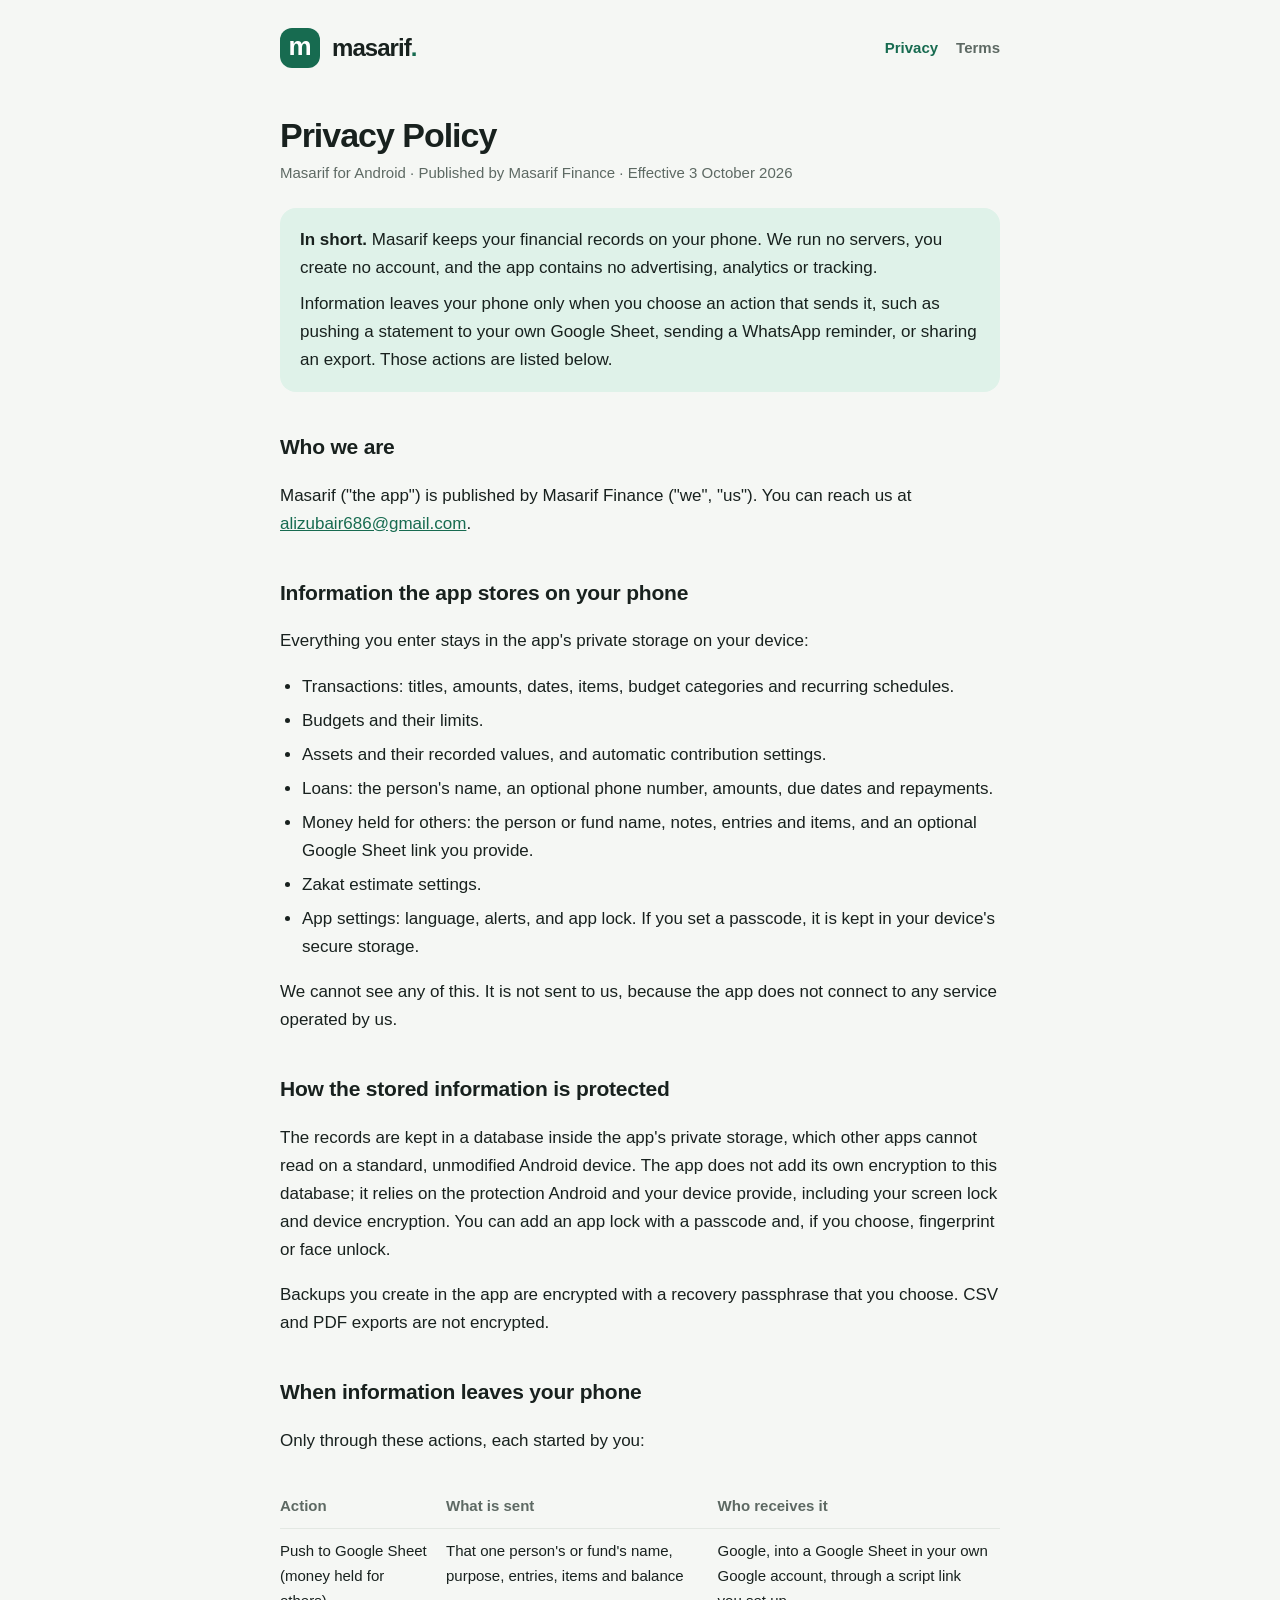
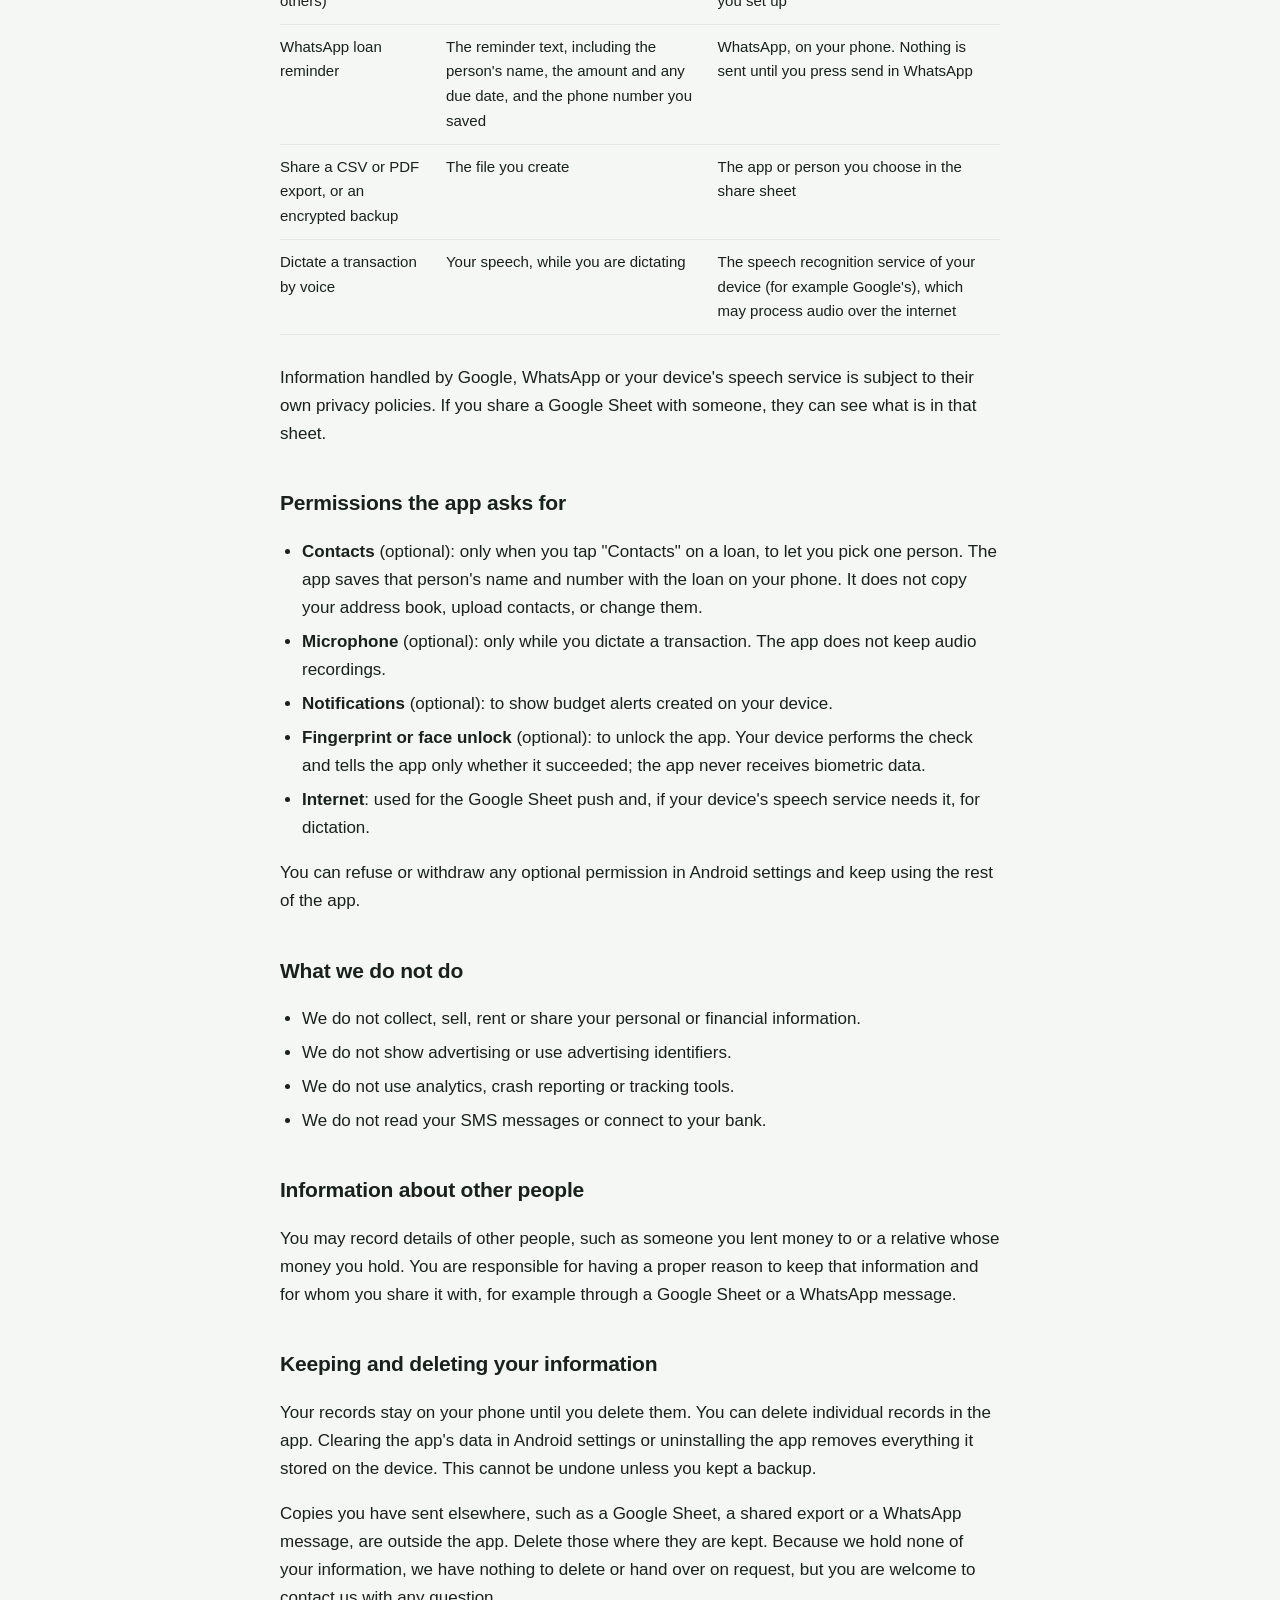
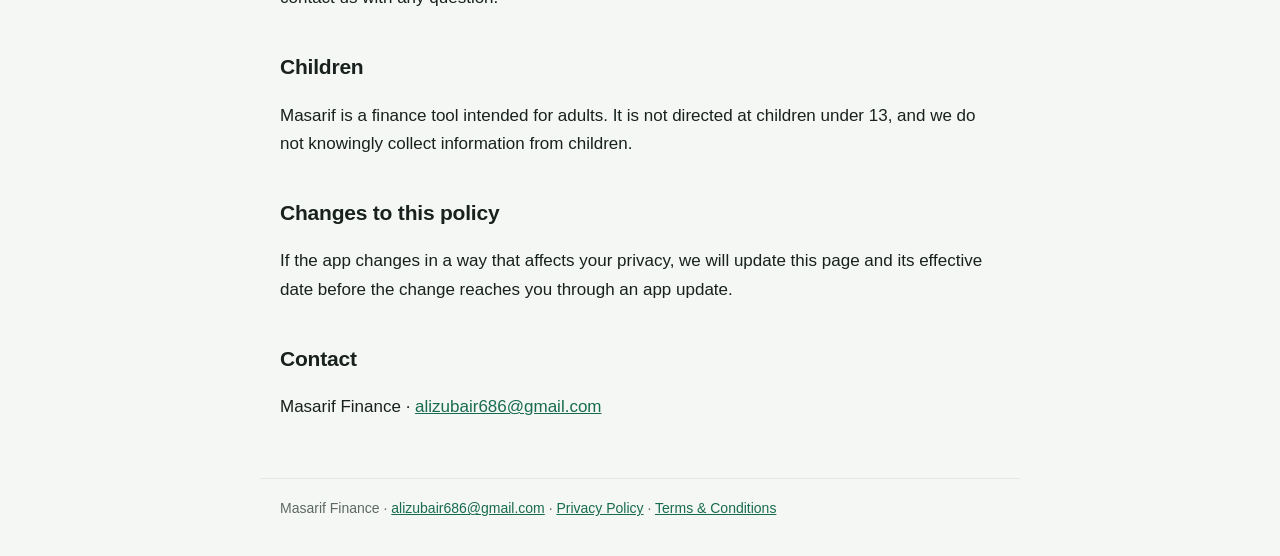
==== privacy.html @ 22d3cb6a "Add Masarif landing page, privacy policy and terms Co-Authored-By: Claude Opus 5.5 <noreply@anthropi" ====
<!doctype html>
<html lang="en">
<head>
<meta charset="utf-8">
<meta name="viewport" content="width=device-width, initial-scale=1">
<title>Privacy Policy · Masarif</title>
<meta name="description" content="Privacy Policy for the Masarif Android app.">
<link rel="stylesheet" href="style.css">
</head>
<body>
<header>
  <div class="mark" aria-hidden="true">m</div>
  <a class="brand" href="./">masarif<span>.</span></a>
  <nav>
    <a href="privacy.html" aria-current="page">Privacy</a>
    <a href="terms.html">Terms</a>
  </nav>
</header>
<main>
<h1>Privacy Policy</h1>
<p class="meta">Masarif for Android · Published by Masarif Finance · Effective 3 October 2026</p>

<div class="summary">
  <p><strong>In short.</strong> Masarif keeps your financial records on your phone. We run no servers, you create no account, and the app contains no advertising, analytics or tracking.</p>
  <p>Information leaves your phone only when you choose an action that sends it, such as pushing a statement to your own Google Sheet, sending a WhatsApp reminder, or sharing an export. Those actions are listed below.</p>
</div>

<h2>Who we are</h2>
<p>Masarif ("the app") is published by Masarif Finance ("we", "us"). You can reach us at <a href="mailto:alizubair686@gmail.com">alizubair686@gmail.com</a>.</p>

<h2>Information the app stores on your phone</h2>
<p>Everything you enter stays in the app's private storage on your device:</p>
<ul>
  <li>Transactions: titles, amounts, dates, items, budget categories and recurring schedules.</li>
  <li>Budgets and their limits.</li>
  <li>Assets and their recorded values, and automatic contribution settings.</li>
  <li>Loans: the person's name, an optional phone number, amounts, due dates and repayments.</li>
  <li>Money held for others: the person or fund name, notes, entries and items, and an optional Google Sheet link you provide.</li>
  <li>Zakat estimate settings.</li>
  <li>App settings: language, alerts, and app lock. If you set a passcode, it is kept in your device's secure storage.</li>
</ul>
<p>We cannot see any of this. It is not sent to us, because the app does not connect to any service operated by us.</p>

<h2>How the stored information is protected</h2>
<p>The records are kept in a database inside the app's private storage, which other apps cannot read on a standard, unmodified Android device. The app does not add its own encryption to this database; it relies on the protection Android and your device provide, including your screen lock and device encryption. You can add an app lock with a passcode and, if you choose, fingerprint or face unlock.</p>
<p>Backups you create in the app are encrypted with a recovery passphrase that you choose. CSV and PDF exports are not encrypted.</p>

<h2>When information leaves your phone</h2>
<p>Only through these actions, each started by you:</p>
<div class="table-wrap">
<table>
  <tr><th>Action</th><th>What is sent</th><th>Who receives it</th></tr>
  <tr><td>Push to Google Sheet (money held for others)</td><td>That one person's or fund's name, purpose, entries, items and balance</td><td>Google, into a Google Sheet in your own Google account, through a script link you set up</td></tr>
  <tr><td>WhatsApp loan reminder</td><td>The reminder text, including the person's name, the amount and any due date, and the phone number you saved</td><td>WhatsApp, on your phone. Nothing is sent until you press send in WhatsApp</td></tr>
  <tr><td>Share a CSV or PDF export, or an encrypted backup</td><td>The file you create</td><td>The app or person you choose in the share sheet</td></tr>
  <tr><td>Dictate a transaction by voice</td><td>Your speech, while you are dictating</td><td>The speech recognition service of your device (for example Google's), which may process audio over the internet</td></tr>
</table>
</div>
<p>Information handled by Google, WhatsApp or your device's speech service is subject to their own privacy policies. If you share a Google Sheet with someone, they can see what is in that sheet.</p>

<h2>Permissions the app asks for</h2>
<ul>
  <li><strong>Contacts</strong> (optional): only when you tap "Contacts" on a loan, to let you pick one person. The app saves that person's name and number with the loan on your phone. It does not copy your address book, upload contacts, or change them.</li>
  <li><strong>Microphone</strong> (optional): only while you dictate a transaction. The app does not keep audio recordings.</li>
  <li><strong>Notifications</strong> (optional): to show budget alerts created on your device.</li>
  <li><strong>Fingerprint or face unlock</strong> (optional): to unlock the app. Your device performs the check and tells the app only whether it succeeded; the app never receives biometric data.</li>
  <li><strong>Internet</strong>: used for the Google Sheet push and, if your device's speech service needs it, for dictation.</li>
</ul>
<p>You can refuse or withdraw any optional permission in Android settings and keep using the rest of the app.</p>

<h2>What we do not do</h2>
<ul>
  <li>We do not collect, sell, rent or share your personal or financial information.</li>
  <li>We do not show advertising or use advertising identifiers.</li>
  <li>We do not use analytics, crash reporting or tracking tools.</li>
  <li>We do not read your SMS messages or connect to your bank.</li>
</ul>

<h2>Information about other people</h2>
<p>You may record details of other people, such as someone you lent money to or a relative whose money you hold. You are responsible for having a proper reason to keep that information and for whom you share it with, for example through a Google Sheet or a WhatsApp message.</p>

<h2>Keeping and deleting your information</h2>
<p>Your records stay on your phone until you delete them. You can delete individual records in the app. Clearing the app's data in Android settings or uninstalling the app removes everything it stored on the device. This cannot be undone unless you kept a backup.</p>
<p>Copies you have sent elsewhere, such as a Google Sheet, a shared export or a WhatsApp message, are outside the app. Delete those where they are kept. Because we hold none of your information, we have nothing to delete or hand over on request, but you are welcome to contact us with any question.</p>

<h2>Children</h2>
<p>Masarif is a finance tool intended for adults. It is not directed at children under 13, and we do not knowingly collect information from children.</p>

<h2>Changes to this policy</h2>
<p>If the app changes in a way that affects your privacy, we will update this page and its effective date before the change reaches you through an app update.</p>

<h2>Contact</h2>
<p>Masarif Finance · <a href="mailto:alizubair686@gmail.com">alizubair686@gmail.com</a></p>
</main>
<footer>
  Masarif Finance · <a href="mailto:alizubair686@gmail.com">alizubair686@gmail.com</a> · <a href="privacy.html">Privacy Policy</a> · <a href="terms.html">Terms &amp; Conditions</a>
</footer>
</body>
</html>
---- style.css ----
:root {
  --bg: #f5f7f4; --paper: #ffffff; --ink: #18211e; --muted: #5d6963;
  --green: #176b50; --soft: #dff2e9; --line: #e3e8e3;
}
@media (prefers-color-scheme: dark) {
  :root { --bg: #101613; --paper: #18211e; --ink: #edf2ee; --muted: #a3b0a9; --green: #6fd0a8; --soft: #1d3a30; --line: #2a3530; }
}
* { box-sizing: border-box; }
html { -webkit-text-size-adjust: 100%; }
body {
  margin: 0; background: var(--bg); color: var(--ink);
  font: 17px/1.65 -apple-system, BlinkMacSystemFont, "Segoe UI", Roboto, "Helvetica Neue", Arial, sans-serif;
}
header, main, footer { max-width: 760px; margin: 0 auto; padding: 0 20px; }
header { display: flex; align-items: center; gap: 12px; padding-top: 28px; padding-bottom: 8px; flex-wrap: wrap; }
.mark {
  width: 40px; height: 40px; border-radius: 12px; background: #176b50; color: #fff;
  display: flex; align-items: center; justify-content: center; font-weight: 800; font-size: 26px; line-height: 1; padding-bottom: 4px;
}
.brand { font-weight: 800; font-size: 24px; letter-spacing: -0.04em; color: var(--ink); text-decoration: none; }
.brand span { color: var(--green); }
nav { margin-left: auto; display: flex; gap: 18px; flex-wrap: wrap; }
nav a { color: var(--muted); text-decoration: none; font-size: 15px; font-weight: 600; }
nav a[aria-current="page"], nav a:hover { color: var(--green); }
main { padding-top: 12px; padding-bottom: 40px; }
h1 { font-size: 34px; line-height: 1.15; letter-spacing: -0.03em; margin: 28px 0 6px; }
h2 { font-size: 21px; letter-spacing: -0.01em; margin: 38px 0 8px; }
p, li { color: var(--ink); }
.meta { color: var(--muted); font-size: 15px; margin: 0 0 22px; }
.summary { background: var(--soft); border-radius: 16px; padding: 18px 20px; margin: 20px 0; }
.summary p { margin: 0 0 8px; } .summary p:last-child { margin: 0; }
a { color: var(--green); }
ul { padding-left: 22px; } li { margin: 6px 0; }
.cards { display: grid; gap: 14px; grid-template-columns: repeat(auto-fit, minmax(220px, 1fr)); margin-top: 24px; }
.card { background: var(--paper); border: 1px solid var(--line); border-radius: 16px; padding: 18px 20px; text-decoration: none; color: var(--ink); display: block; }
.card strong { display: block; font-size: 18px; color: var(--green); margin-bottom: 4px; }
.card span { color: var(--muted); font-size: 15px; }
table { width: 100%; border-collapse: collapse; margin: 12px 0; font-size: 15px; }
th, td { text-align: left; vertical-align: top; padding: 10px 12px 10px 0; border-bottom: 1px solid var(--line); }
th { color: var(--muted); font-weight: 600; }
.table-wrap { overflow-x: auto; }
footer { border-top: 1px solid var(--line); padding-top: 18px; padding-bottom: 36px; color: var(--muted); font-size: 14px; }
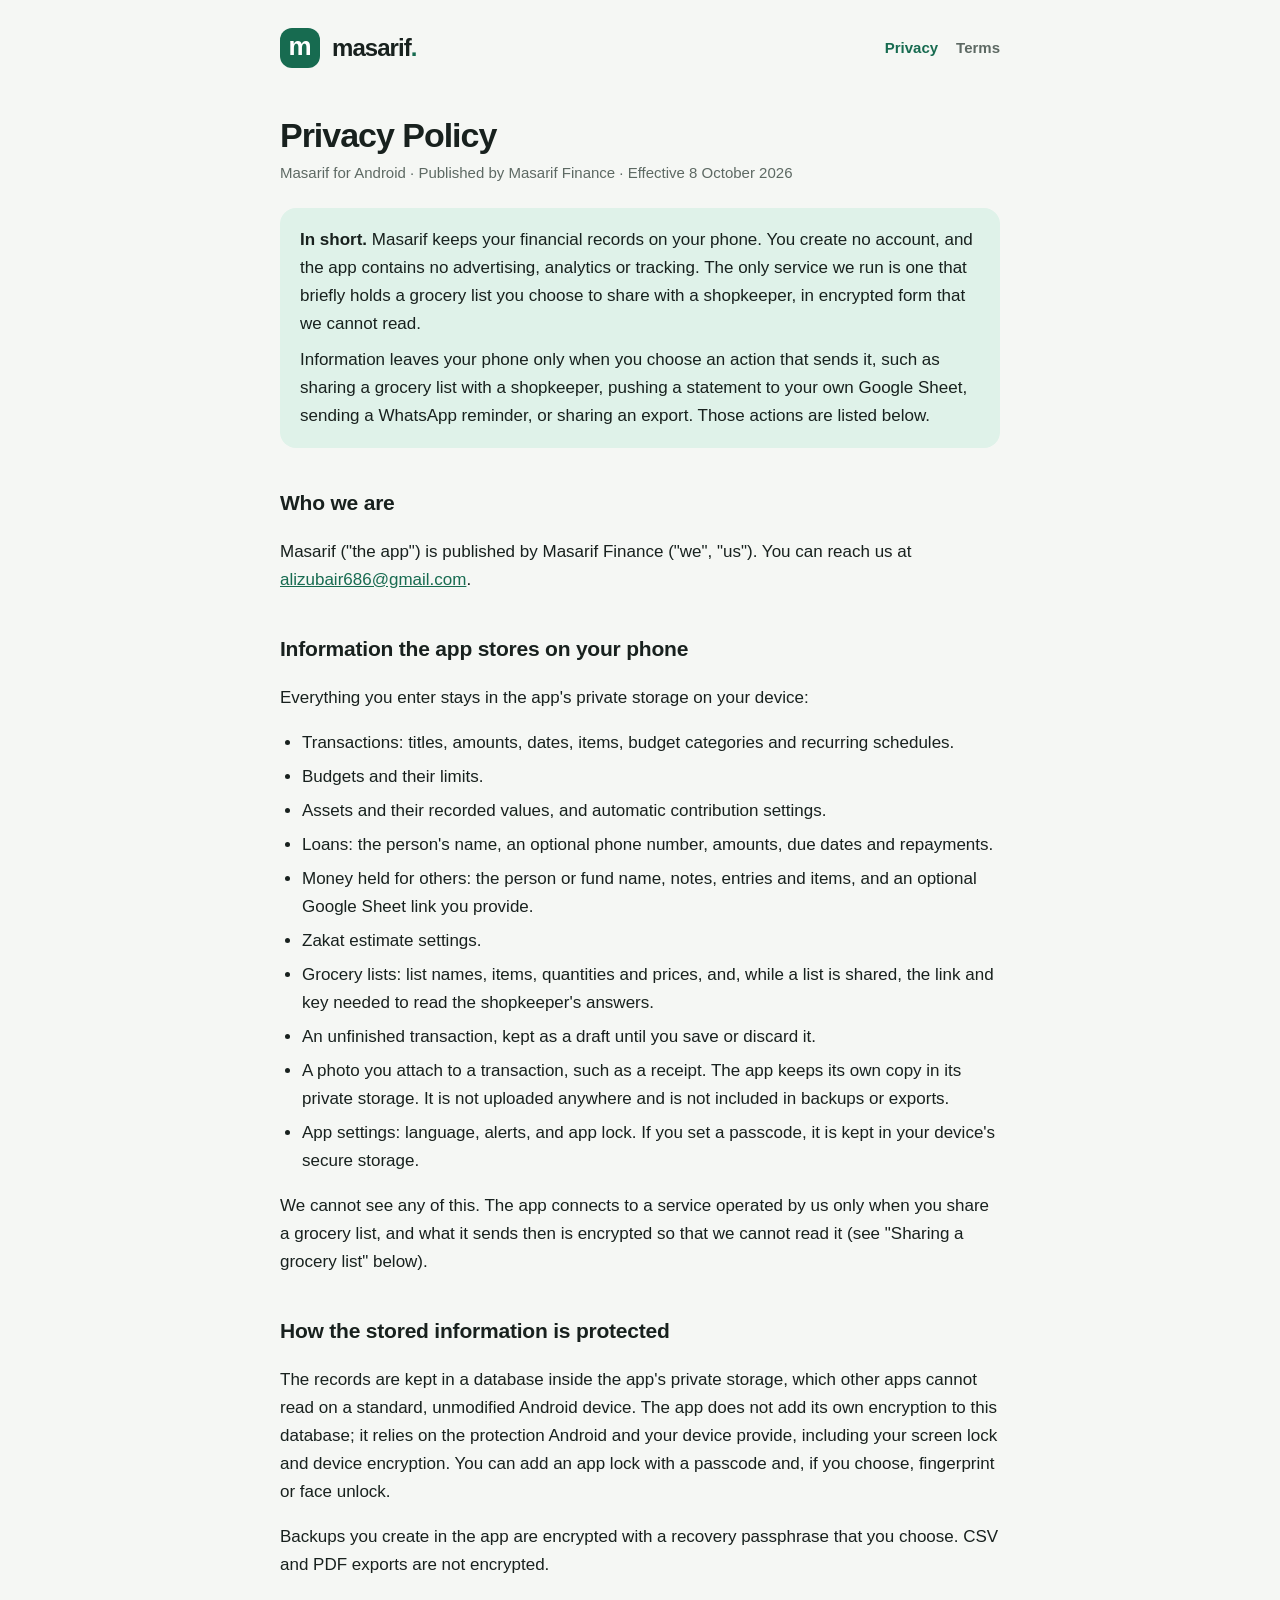
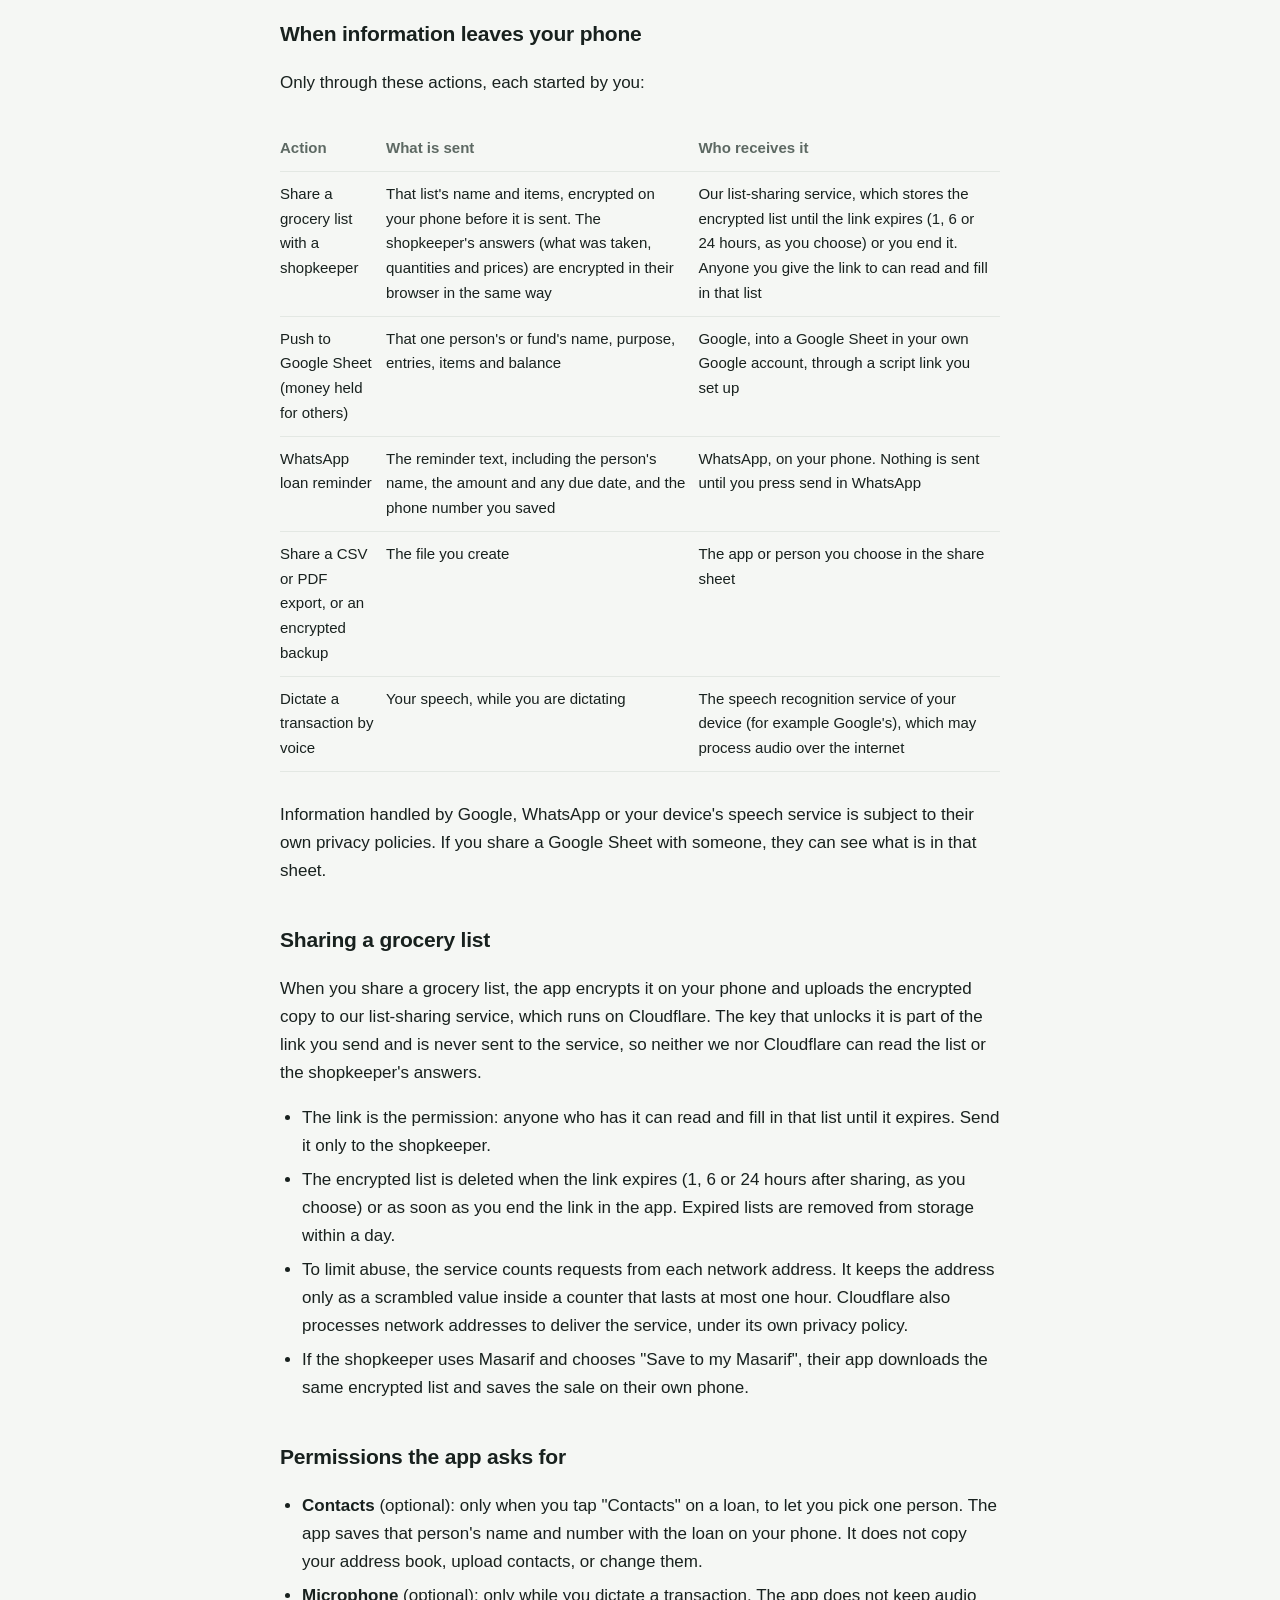
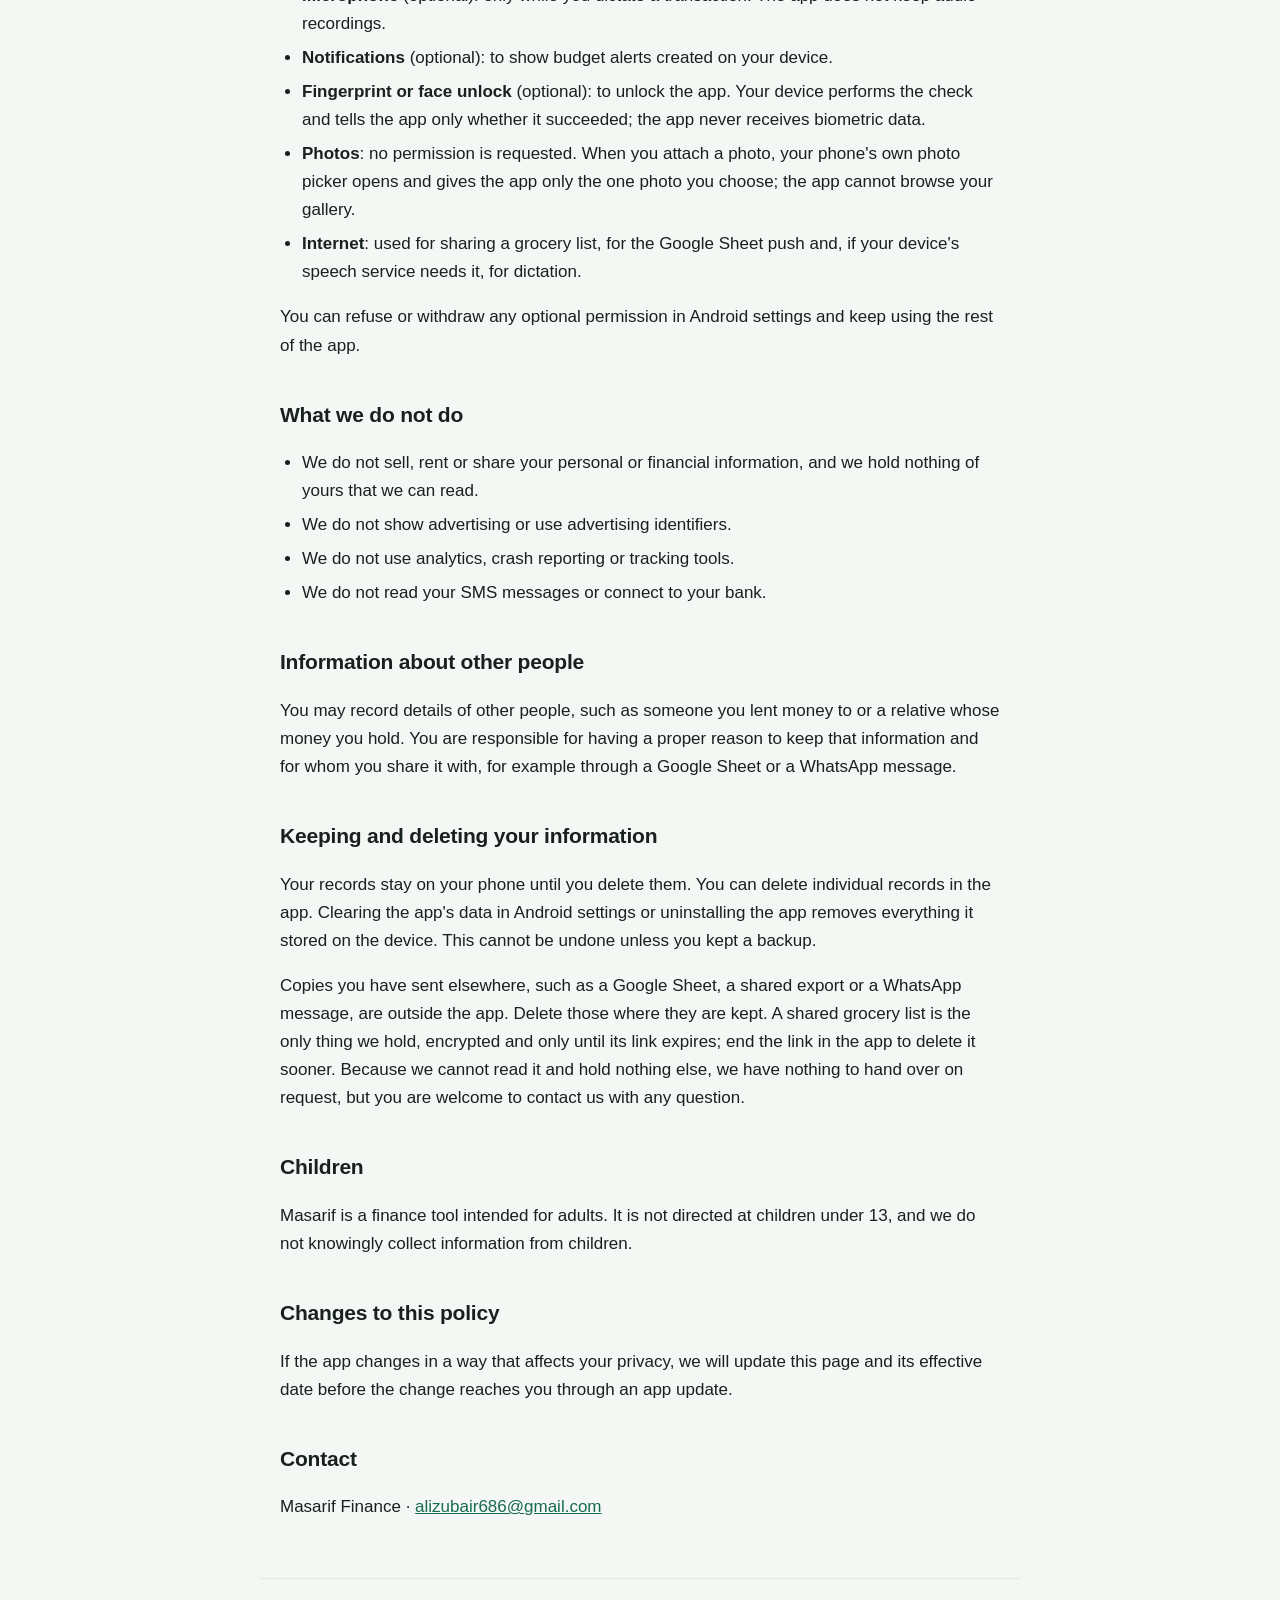
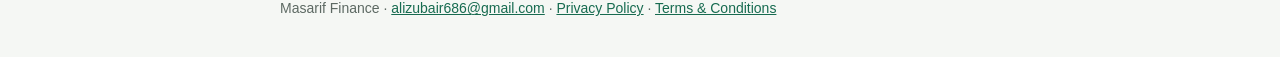
==== commit bc73330a: "fixed" ====
--- a/privacy.html
+++ b/privacy.html
@@ -18,11 +18,11 @@
 </header>
 <main>
 <h1>Privacy Policy</h1>
-<p class="meta">Masarif for Android · Published by Masarif Finance · Effective 3 October 2026</p>
+<p class="meta">Masarif for Android · Published by Masarif Finance · Effective 8 October 2026</p>
 
 <div class="summary">
-  <p><strong>In short.</strong> Masarif keeps your financial records on your phone. We run no servers, you create no account, and the app contains no advertising, analytics or tracking.</p>
-  <p>Information leaves your phone only when you choose an action that sends it, such as pushing a statement to your own Google Sheet, sending a WhatsApp reminder, or sharing an export. Those actions are listed below.</p>
+  <p><strong>In short.</strong> Masarif keeps your financial records on your phone. You create no account, and the app contains no advertising, analytics or tracking. The only service we run is one that briefly holds a grocery list you choose to share with a shopkeeper, in encrypted form that we cannot read.</p>
+  <p>Information leaves your phone only when you choose an action that sends it, such as sharing a grocery list with a shopkeeper, pushing a statement to your own Google Sheet, sending a WhatsApp reminder, or sharing an export. Those actions are listed below.</p>
 </div>
 
 <h2>Who we are</h2>
@@ -37,9 +37,12 @@
   <li>Loans: the person's name, an optional phone number, amounts, due dates and repayments.</li>
   <li>Money held for others: the person or fund name, notes, entries and items, and an optional Google Sheet link you provide.</li>
   <li>Zakat estimate settings.</li>
+  <li>Grocery lists: list names, items, quantities and prices, and, while a list is shared, the link and key needed to read the shopkeeper's answers.</li>
+  <li>An unfinished transaction, kept as a draft until you save or discard it.</li>
+  <li>A photo you attach to a transaction, such as a receipt. The app keeps its own copy in its private storage. It is not uploaded anywhere and is not included in backups or exports.</li>
   <li>App settings: language, alerts, and app lock. If you set a passcode, it is kept in your device's secure storage.</li>
 </ul>
-<p>We cannot see any of this. It is not sent to us, because the app does not connect to any service operated by us.</p>
+<p>We cannot see any of this. The app connects to a service operated by us only when you share a grocery list, and what it sends then is encrypted so that we cannot read it (see "Sharing a grocery list" below).</p>
 
 <h2>How the stored information is protected</h2>
 <p>The records are kept in a database inside the app's private storage, which other apps cannot read on a standard, unmodified Android device. The app does not add its own encryption to this database; it relies on the protection Android and your device provide, including your screen lock and device encryption. You can add an app lock with a passcode and, if you choose, fingerprint or face unlock.</p>
@@ -50,6 +53,7 @@
 <div class="table-wrap">
 <table>
   <tr><th>Action</th><th>What is sent</th><th>Who receives it</th></tr>
+  <tr><td>Share a grocery list with a shopkeeper</td><td>That list's name and items, encrypted on your phone before it is sent. The shopkeeper's answers (what was taken, quantities and prices) are encrypted in their browser in the same way</td><td>Our list-sharing service, which stores the encrypted list until the link expires (1, 6 or 24 hours, as you choose) or you end it. Anyone you give the link to can read and fill in that list</td></tr>
   <tr><td>Push to Google Sheet (money held for others)</td><td>That one person's or fund's name, purpose, entries, items and balance</td><td>Google, into a Google Sheet in your own Google account, through a script link you set up</td></tr>
   <tr><td>WhatsApp loan reminder</td><td>The reminder text, including the person's name, the amount and any due date, and the phone number you saved</td><td>WhatsApp, on your phone. Nothing is sent until you press send in WhatsApp</td></tr>
   <tr><td>Share a CSV or PDF export, or an encrypted backup</td><td>The file you create</td><td>The app or person you choose in the share sheet</td></tr>
@@ -58,19 +62,29 @@
 </div>
 <p>Information handled by Google, WhatsApp or your device's speech service is subject to their own privacy policies. If you share a Google Sheet with someone, they can see what is in that sheet.</p>
 
+<h2>Sharing a grocery list</h2>
+<p>When you share a grocery list, the app encrypts it on your phone and uploads the encrypted copy to our list-sharing service, which runs on Cloudflare. The key that unlocks it is part of the link you send and is never sent to the service, so neither we nor Cloudflare can read the list or the shopkeeper's answers.</p>
+<ul>
+  <li>The link is the permission: anyone who has it can read and fill in that list until it expires. Send it only to the shopkeeper.</li>
+  <li>The encrypted list is deleted when the link expires (1, 6 or 24 hours after sharing, as you choose) or as soon as you end the link in the app. Expired lists are removed from storage within a day.</li>
+  <li>To limit abuse, the service counts requests from each network address. It keeps the address only as a scrambled value inside a counter that lasts at most one hour. Cloudflare also processes network addresses to deliver the service, under its own privacy policy.</li>
+  <li>If the shopkeeper uses Masarif and chooses "Save to my Masarif", their app downloads the same encrypted list and saves the sale on their own phone.</li>
+</ul>
+
 <h2>Permissions the app asks for</h2>
 <ul>
   <li><strong>Contacts</strong> (optional): only when you tap "Contacts" on a loan, to let you pick one person. The app saves that person's name and number with the loan on your phone. It does not copy your address book, upload contacts, or change them.</li>
   <li><strong>Microphone</strong> (optional): only while you dictate a transaction. The app does not keep audio recordings.</li>
   <li><strong>Notifications</strong> (optional): to show budget alerts created on your device.</li>
   <li><strong>Fingerprint or face unlock</strong> (optional): to unlock the app. Your device performs the check and tells the app only whether it succeeded; the app never receives biometric data.</li>
-  <li><strong>Internet</strong>: used for the Google Sheet push and, if your device's speech service needs it, for dictation.</li>
+  <li><strong>Photos</strong>: no permission is requested. When you attach a photo, your phone's own photo picker opens and gives the app only the one photo you choose; the app cannot browse your gallery.</li>
+  <li><strong>Internet</strong>: used for sharing a grocery list, for the Google Sheet push and, if your device's speech service needs it, for dictation.</li>
 </ul>
 <p>You can refuse or withdraw any optional permission in Android settings and keep using the rest of the app.</p>
 
 <h2>What we do not do</h2>
 <ul>
-  <li>We do not collect, sell, rent or share your personal or financial information.</li>
+  <li>We do not sell, rent or share your personal or financial information, and we hold nothing of yours that we can read.</li>
   <li>We do not show advertising or use advertising identifiers.</li>
   <li>We do not use analytics, crash reporting or tracking tools.</li>
   <li>We do not read your SMS messages or connect to your bank.</li>
@@ -81,7 +95,7 @@
 
 <h2>Keeping and deleting your information</h2>
 <p>Your records stay on your phone until you delete them. You can delete individual records in the app. Clearing the app's data in Android settings or uninstalling the app removes everything it stored on the device. This cannot be undone unless you kept a backup.</p>
-<p>Copies you have sent elsewhere, such as a Google Sheet, a shared export or a WhatsApp message, are outside the app. Delete those where they are kept. Because we hold none of your information, we have nothing to delete or hand over on request, but you are welcome to contact us with any question.</p>
+<p>Copies you have sent elsewhere, such as a Google Sheet, a shared export or a WhatsApp message, are outside the app. Delete those where they are kept. A shared grocery list is the only thing we hold, encrypted and only until its link expires; end the link in the app to delete it sooner. Because we cannot read it and hold nothing else, we have nothing to hand over on request, but you are welcome to contact us with any question.</p>
 
 <h2>Children</h2>
 <p>Masarif is a finance tool intended for adults. It is not directed at children under 13, and we do not knowingly collect information from children.</p>
--- a/style.css
+++ b/style.css
@@ -8,7 +8,7 @@
 * { box-sizing: border-box; }
 html { -webkit-text-size-adjust: 100%; }
 body {
-  margin: 0; background: var(--bg); color: var(--ink);
+  margin: 0; background: var(--bg); color: var(--ink); overflow-wrap: anywhere;
   font: 17px/1.65 -apple-system, BlinkMacSystemFont, "Segoe UI", Roboto, "Helvetica Neue", Arial, sans-serif;
 }
 header, main, footer { max-width: 760px; margin: 0 auto; padding: 0 20px; }
